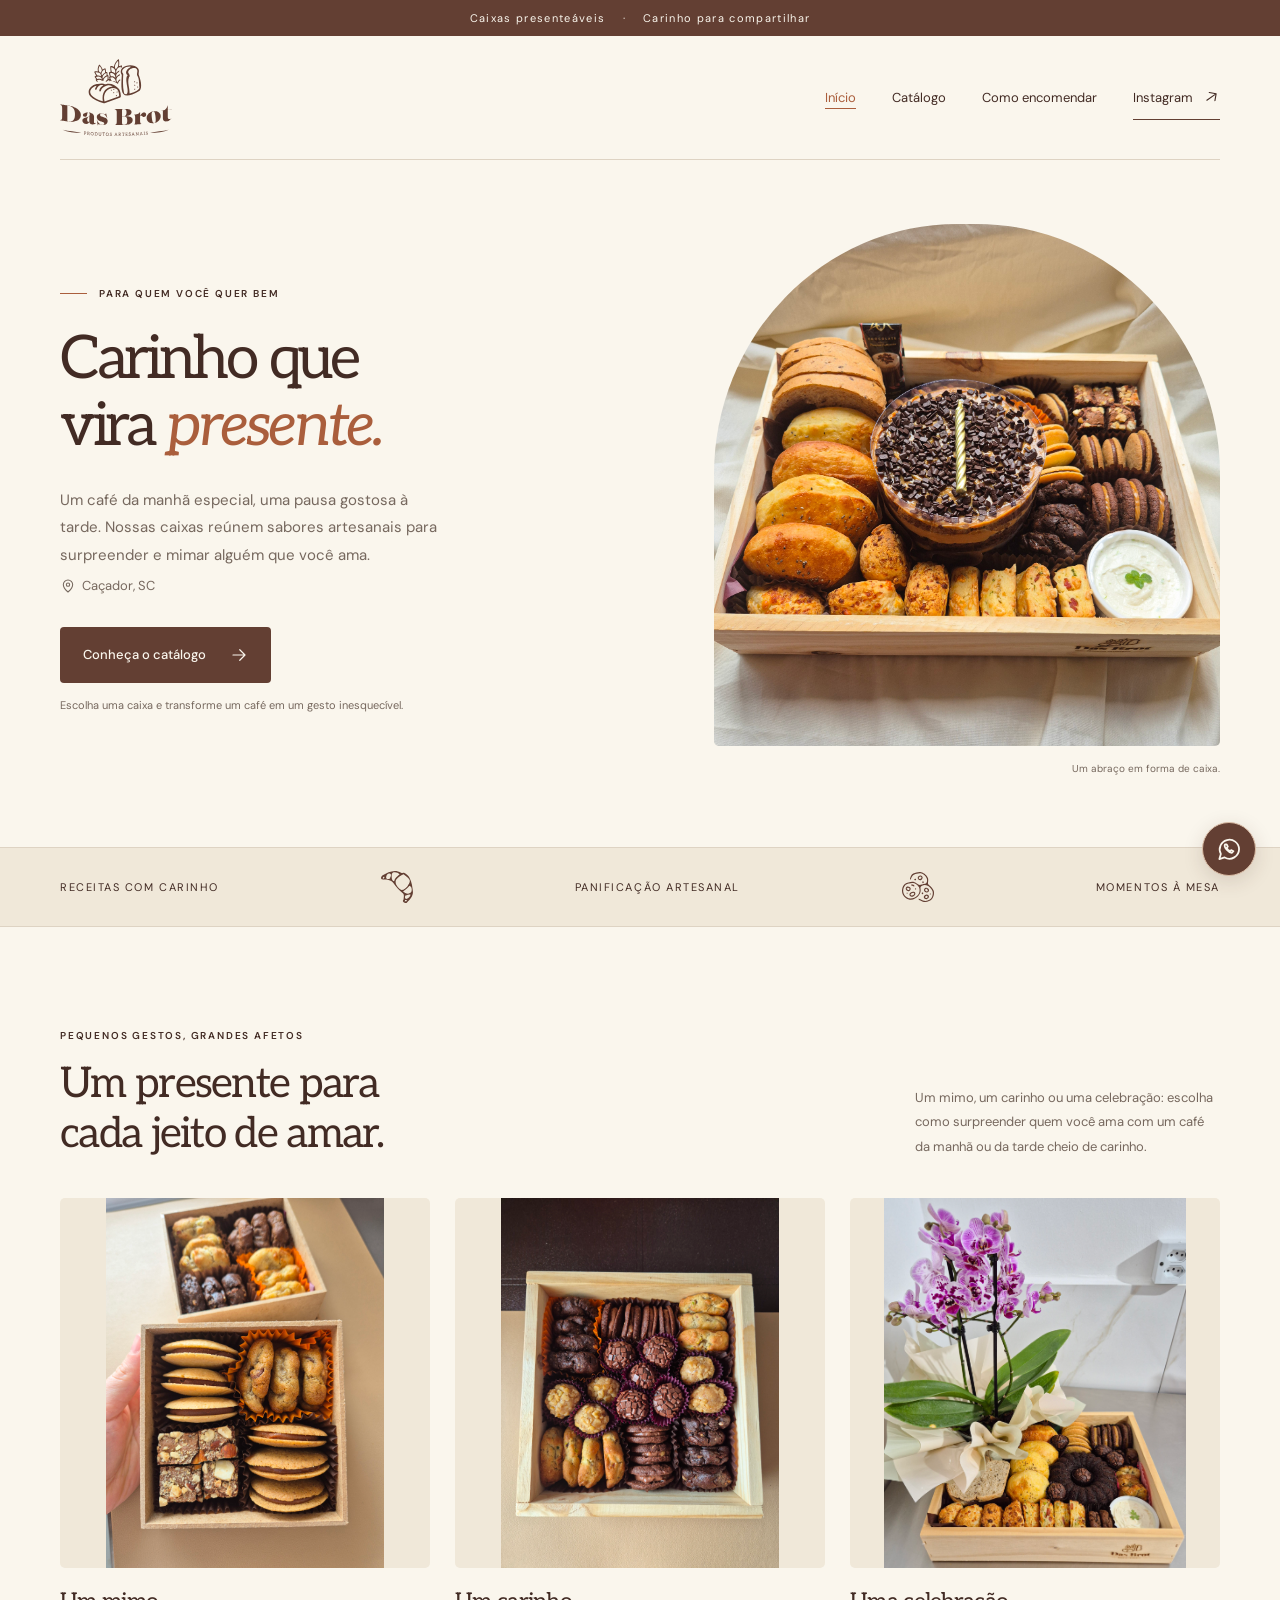
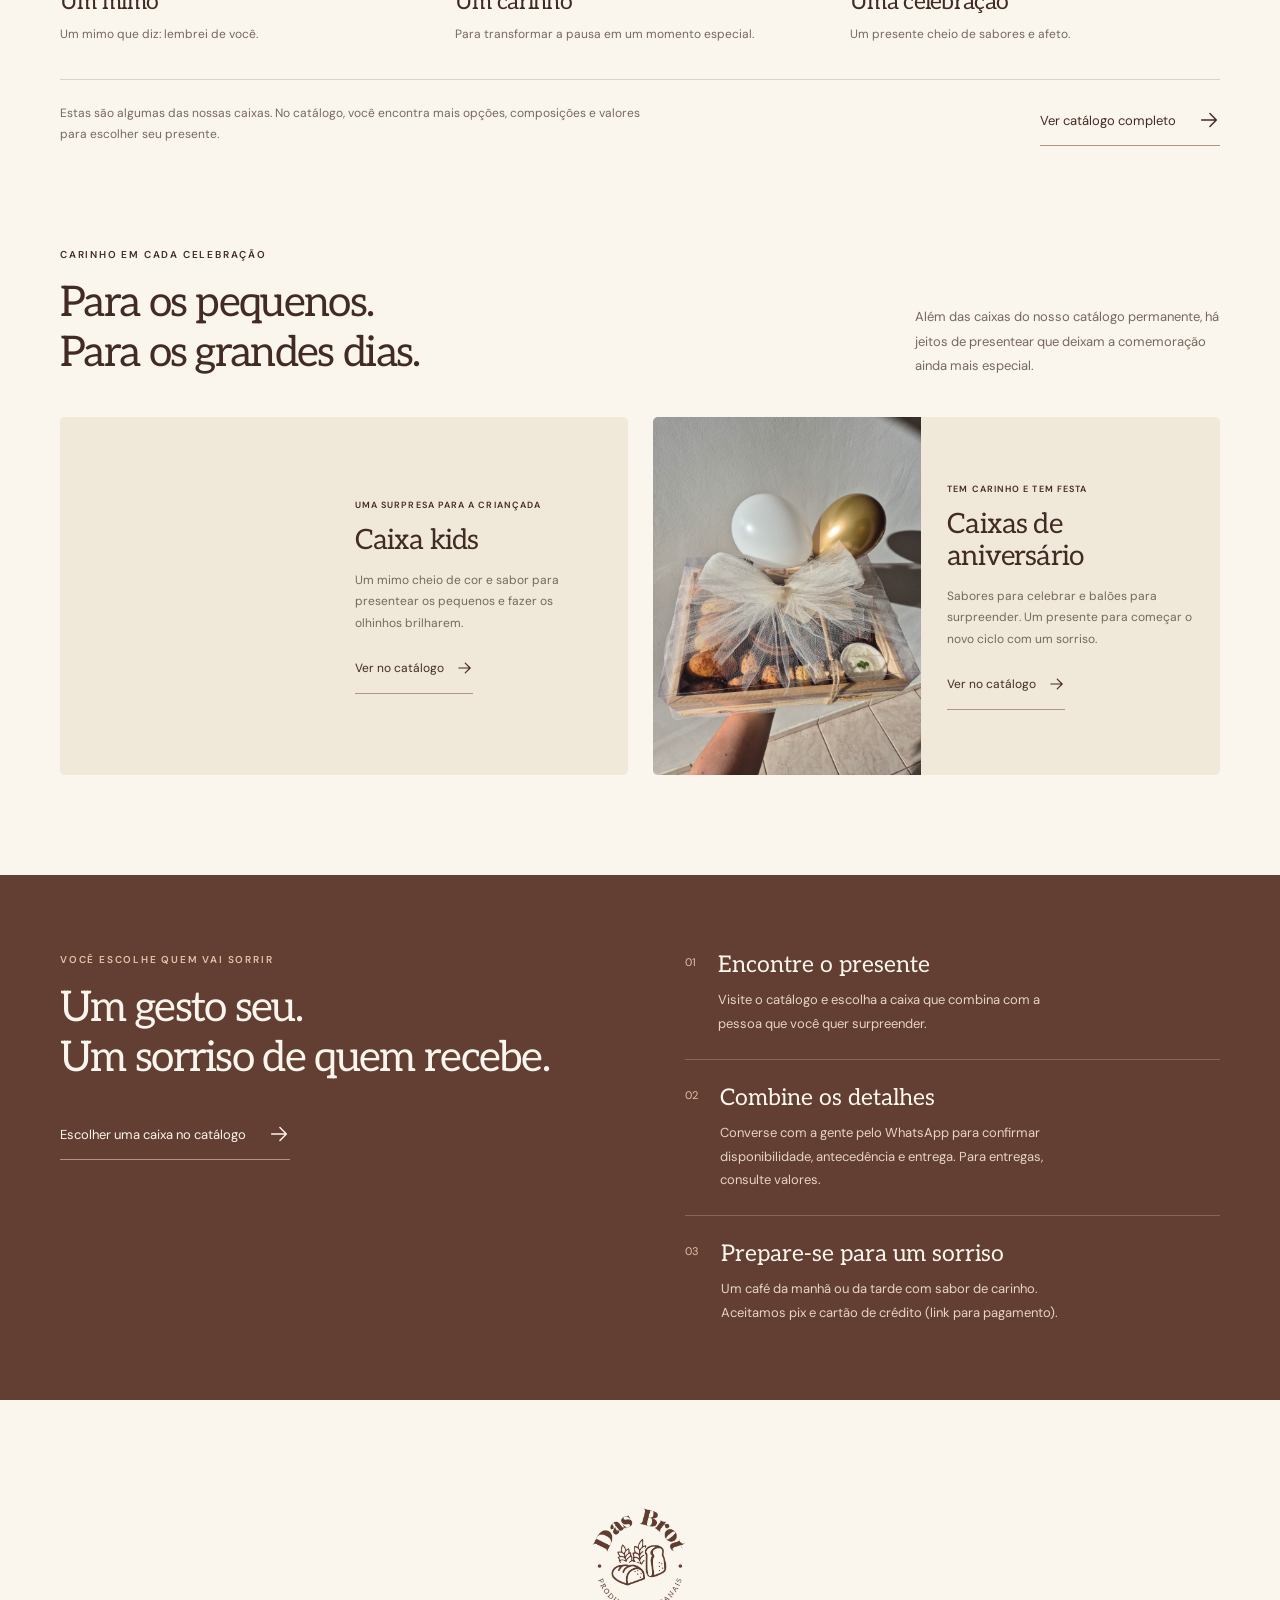
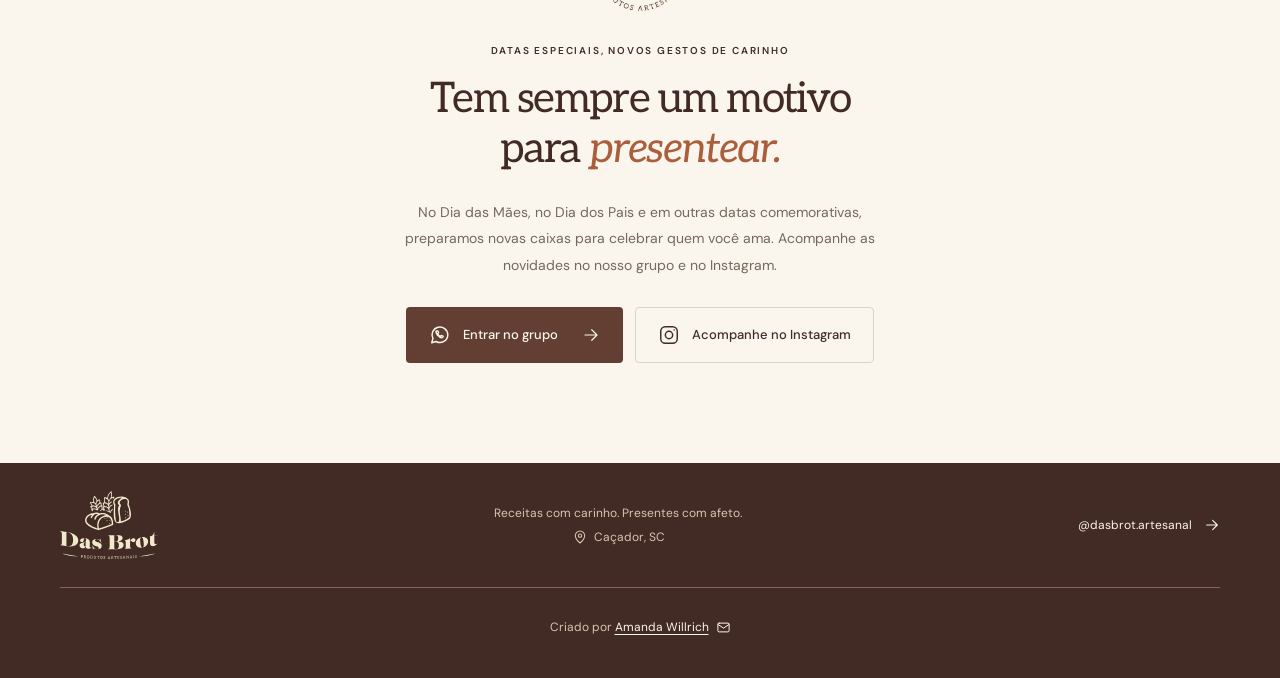
==== index.html @ d3896b9a "das brot website" ====
<!DOCTYPE html>
<html lang="pt-BR">
<head>
	<meta charset="utf-8">
	<meta name="viewport" content="width=device-width, initial-scale=1">
	<meta name="theme-color" content="#633f33">
	<meta name="description" content="Caixas e cestas presenteáveis Das Brot para café da manhã ou da tarde. Opções pequenas, médias, grandes, kids e de aniversário. Conheça o catálogo e presenteie com carinho.">
	<link rel="icon" type="image/png" sizes="32x32" href="assets/icons/favicon-32.png">
	<link rel="icon" type="image/svg+xml" sizes="any" href="assets/icons/favicon.svg">
	<link rel="apple-touch-icon" sizes="180x180" href="assets/icons/apple-touch-icon.png">
	<link rel="preconnect" href="https://fonts.googleapis.com">
	<link rel="preconnect" href="https://fonts.gstatic.com" crossorigin>
	<link href="https://fonts.googleapis.com/css2?family=Aleo:ital,wght@0,400;0,500;0,600;0,700;1,400;1,500&family=DM+Sans:wght@400;500;600;700&display=swap" rel="stylesheet">
	<link rel="stylesheet" href="main.css">
	<title>Das Brot - Caixas para presentear com carinho</title>
	<!-- Google tag (gtag.js) -->
	<script async src="https://www.googletagmanager.com/gtag/js?id=G-E9B80EVVH6"></script>
	<script>
		window.dataLayer = window.dataLayer || [];
		function gtag(){dataLayer.push(arguments);}
		gtag('js', new Date());
		gtag('config', 'G-E9B80EVVH6');
	</script>
</head>
<body>
	<a class="skip-link" href="#content">Pular para o conteúdo</a>
	<svg class="icon-library" xmlns="http://www.w3.org/2000/svg" aria-hidden="true">
		<symbol id="icon-arrow" viewBox="0 0 24 24"><path d="M4 12h15M13 5l7 7-7 7"/></symbol>
		<symbol id="icon-whatsapp" viewBox="0 0 24 24"><path d="M20.5 11.6a8.6 8.6 0 0 1-12.8 7.5L3 20.5l1.3-4.6a8.6 8.6 0 1 1 16.2-4.3Z"/><path d="M8 7.5c-1.5 2.5 3.5 7.5 6 7.5l1.5-1.5-2-1-1 1c-1.5-.5-2.5-1.5-3-3l1-1-1-2Z"/></symbol>
		<symbol id="icon-instagram" viewBox="0 0 24 24"><rect x="3" y="3" width="18" height="18" rx="5"/><circle cx="12" cy="12" r="4"/><path d="M17.5 6.5h.01"/></symbol>
		<symbol id="icon-mail" viewBox="0 0 24 24"><rect x="3" y="5" width="18" height="14" rx="2"/><path d="m3 7 9 6 9-6"/></symbol>
		<symbol id="icon-location" viewBox="0 0 24 24"><path d="M19 10c0 5-7 11-7 11S5 15 5 10a7 7 0 1 1 14 0Z"/><circle cx="12" cy="10" r="2.5"/></symbol>
	</svg>
	<div class="announcement">Caixas presenteáveis <span aria-hidden="true">·</span> Carinho para compartilhar</div>
	<header class="site-header wrap">
		<a class="brand" href="./" aria-label="Das Brot - início"><img src="assets/icons/logo-medium.svg" width="112" height="78" alt="Das Brot"></a>
		<nav aria-label="Navegação principal">
			<a href="./" aria-current="page">Início</a>
			<a href="catalogo/">Catálogo</a>
			<a href="#orders">Como encomendar</a>
			<a class="nav-contact" href="https://www.instagram.com/dasbrot.artesanal" target="_blank" rel="noopener noreferrer">Instagram <svg class="icon" aria-hidden="true"><use href="#icon-arrow"/></svg></a>
		</nav>
	</header>
	<main id="content">
		<section class="hero wrap" id="home" aria-labelledby="hero-title">
			<div class="hero-copy">
				<p class="eyebrow"><span class="little-line" aria-hidden="true"></span> Para quem você quer bem</p>
				<h1 id="hero-title">Carinho que<br>vira <em>presente.</em></h1>
				<p class="hero-description">Um café da manhã especial, uma pausa gostosa à tarde. Nossas caixas reúnem sabores artesanais para surpreender e mimar alguém que você ama.<span class="hero-location"><svg class="icon" aria-hidden="true"><use href="#icon-location"/></svg><span><span class="visually-hidden">Atendimento em </span>Caçador, SC</span></span></p>
				<a class="button button-primary" href="catalogo/">Conheça o catálogo <svg class="icon arrow" aria-hidden="true"><use href="#icon-arrow"/></svg></a>
				<p class="hero-note">Escolha uma caixa e transforme um café em um gesto inesquecível.</p>
			</div>
			<div class="hero-visual">
				<div class="photo-arch"><img src="assets/imgs/products/boxes/web/gift-box.webp" alt="Caixa presenteável Das Brot com pães, bolo, biscoitos e acompanhamentos" width="1100" height="988" fetchpriority="high"></div>
				<p class="photo-caption"><span aria-hidden="true"></span> Um abraço em forma de caixa.</p>
			</div>
		</section>
		<div class="brand-strip" aria-label="Nossa especialidade"><div class="wrap"><span>Receitas com carinho</span><img class="brand-strip-illustration" src="assets/icons/site-material/croissant.svg" width="32" height="32" alt="" aria-hidden="true"><span>Panificação artesanal</span><img class="brand-strip-illustration brand-strip-extra" src="assets/icons/site-material/cookies.svg" width="32" height="32" alt="" aria-hidden="true"><span class="brand-strip-extra">Momentos à mesa</span></div></div>
		<section class="flavors wrap section-space" id="boxes" aria-labelledby="flavors-title">
			<div class="section-heading">
				<div><p class="eyebrow">Pequenos gestos, grandes afetos</p><h2 id="flavors-title">Um presente para<br>cada jeito de amar.</h2></div>
				<p>Um mimo, um carinho ou uma celebração: escolha como surpreender quem você ama com um café da manhã ou da tarde cheio de carinho.</p>
			</div>
			<div class="flavor-grid">
				<article class="flavor"><div class="flavor-photo"><img src="assets/imgs/products/boxes/web/small-box.webp" alt="Caixa pequena presenteável com doces, biscoitos e uma flor" width="600" height="800" loading="lazy" decoding="async"></div><h3>Um mimo</h3><p>Um mimo que diz: lembrei de você.</p></article>
				<article class="flavor"><div class="flavor-photo"><img src="assets/imgs/products/boxes/web/medium-box.webp" alt="Caixa média Das Brot com uma seleção de sabores artesanais" width="600" height="800" loading="lazy" decoding="async"></div><h3>Um carinho</h3><p>Para transformar a pausa em um momento especial.</p></article>
				<article class="flavor"><div class="flavor-photo"><img src="assets/imgs/products/boxes/web/large-box.webp" alt="Caixa grande Das Brot com pães, bolo, biscoitos e acompanhamentos" width="800" height="600" loading="lazy" decoding="async"></div><h3>Uma celebração</h3><p>Um presente cheio de sabores e afeto.</p></article>
			</div>
			<div class="catalog-invitation"><p class="availability-note">Estas são algumas das nossas caixas. No catálogo, você encontra mais opções, composições e valores para escolher seu presente.</p><a class="text-link" href="catalogo/">Ver catálogo completo <svg class="icon" aria-hidden="true"><use href="#icon-arrow"/></svg></a></div>
		</section>
		<section class="special-gifts wrap" aria-labelledby="special-gifts-title">
			<div class="section-heading"><div><p class="eyebrow">Carinho em cada celebração</p><h2 id="special-gifts-title">Para os pequenos.<br>Para os grandes dias.</h2></div><p>Além das caixas do nosso catálogo permanente, há jeitos de presentear que deixam a comemoração ainda mais especial.</p></div>
			<div class="special-grid">
				<article class="special-gift"><div class="special-photo"><img src="assets/imgs/products/boxes/web/kids-box.webp" alt="Caixa kids com biscoitos, doces, bebida e um pirulito colorido" width="675" height="900" loading="lazy" decoding="async"></div><div class="special-copy"><p class="eyebrow">Uma surpresa para a criançada</p><h3>Caixa kids</h3><p>Um mimo cheio de cor e sabor para presentear os pequenos e fazer os olhinhos brilharem.</p><a class="text-link" href="catalogo/">Ver no catálogo <svg class="icon" aria-hidden="true"><use href="#icon-arrow"/></svg></a></div></article>
				<article class="special-gift"><div class="special-photo"><img src="assets/imgs/products/boxes/web/birthday-box.webp" alt="Caixa de aniversário embalada para presente, com laço e balões dourado e branco" width="675" height="900" loading="lazy" decoding="async"></div><div class="special-copy"><p class="eyebrow">Tem carinho e tem festa</p><h3>Caixas de aniversário</h3><p>Sabores para celebrar e balões para surpreender. Um presente para começar o novo ciclo com um sorriso.</p><a class="text-link" href="catalogo/">Ver no catálogo <svg class="icon" aria-hidden="true"><use href="#icon-arrow"/></svg></a></div></article>
			</div>
		</section>
		<section class="orders" id="orders" aria-labelledby="orders-title">
			<div class="wrap orders-inner">
				<div class="orders-intro"><p class="eyebrow">Você escolhe quem vai sorrir</p><h2 id="orders-title">Um gesto seu.<br>Um sorriso de quem recebe.</h2><a class="text-link" href="catalogo/">Escolher uma caixa no catálogo <svg class="icon" aria-hidden="true"><use href="#icon-arrow"/></svg></a></div>
				<ol class="order-steps">
					<li><span class="step-number" aria-hidden="true">01</span><div><h3>Encontre o presente</h3><p>Visite o catálogo e escolha a caixa que combina com a pessoa que você quer surpreender.</p></div></li>
					<li><span class="step-number" aria-hidden="true">02</span><div><h3>Combine os detalhes</h3><p>Converse com a gente pelo WhatsApp para confirmar disponibilidade, antecedência e entrega. Para entregas, consulte valores.</p></div></li>
					<li><span class="step-number" aria-hidden="true">03</span><div><h3>Prepare-se para um sorriso</h3><p>Um café da manhã ou da tarde com sabor de carinho. Aceitamos pix e cartão de crédito (link para pagamento).</p></div></li>
				</ol>
			</div>
		</section>
		<section class="community wrap section-space" aria-labelledby="community-title">
			<div class="community-mark" aria-hidden="true"><img src="assets/icons/icon.jpeg" width="1396" height="1446" alt="" loading="lazy"></div>
			<p class="eyebrow">Datas especiais, novos gestos de carinho</p>
			<h2 id="community-title">Tem sempre um motivo<br>para <em>presentear.</em></h2>
			<p>No Dia das Mães, no Dia dos Pais e em outras datas comemorativas, preparamos novas caixas para celebrar quem você ama. Acompanhe as novidades no nosso grupo e no Instagram.</p>
			<div class="community-actions"><a class="button button-primary" href="https://chat.whatsapp.com/DJu9zUl3UhC2wqQXb3oQ32" target="_blank" rel="noopener noreferrer"><svg class="icon" aria-hidden="true"><use href="#icon-whatsapp"/></svg> Entrar no grupo <svg class="icon arrow" aria-hidden="true"><use href="#icon-arrow"/></svg></a><a class="button button-outline" href="https://www.instagram.com/dasbrot.artesanal" target="_blank" rel="noopener noreferrer"><svg class="icon" aria-hidden="true"><use href="#icon-instagram"/></svg> Acompanhe no Instagram</a></div>
		</section>
	</main>
	<footer class="site-footer">
		<div class="wrap footer-inner"><a class="brand" href="./" aria-label="Das Brot - voltar ao início"><img src="assets/icons/logo-light.svg" width="98" height="68" alt="Das Brot" loading="lazy"></a><div class="footer-message"><p>Receitas com carinho. Presentes com afeto.</p><p class="footer-location"><svg class="icon" aria-hidden="true"><use href="#icon-location"/></svg><span><span class="visually-hidden">Atendimento em </span>Caçador, SC</span></p></div><a href="https://www.instagram.com/dasbrot.artesanal" target="_blank" rel="noopener noreferrer">@dasbrot.artesanal <svg class="icon" aria-hidden="true"><use href="#icon-arrow"/></svg></a></div>
		<div class="wrap footer-credit"><p>Criado por <a href="mailto:amandawillrich@outlook.com" aria-label="Enviar e-mail para Amanda Willrich">Amanda Willrich <svg class="icon" aria-hidden="true"><use href="#icon-mail"/></svg></a></p></div>
	</footer>
	<a class="floating-contact" href="https://wa.me/554999272840" target="_blank" rel="noopener noreferrer" aria-label="Converse com a Das Brot no WhatsApp (abre em nova aba)"><svg class="icon" aria-hidden="true"><use href="#icon-whatsapp"/></svg></a>
</body>
</html>
---- main.css ----
:root {
	--coffee: #633f33;
	--coffee-dark: #422b24;
	--cream: #faf6ed;
	--paper: #f0e8d9;
	--muted: #76685e;
	--line: #ded3c3;
	--accent: #aa5e3c;
	--serif: "Aleo", Georgia, serif;
	--sans: "DM Sans", Arial, sans-serif;
}

* { box-sizing: border-box; }
html { scroll-behavior: smooth; scroll-padding-top: 24px; }
body { margin: 0; background: var(--cream); color: var(--coffee-dark); font-family: var(--sans); -webkit-font-smoothing: antialiased; }
a { color: inherit; text-decoration: none; }
img { display: block; max-width: 100%; }
button, a { -webkit-tap-highlight-color: transparent; }
a:focus-visible { outline: 3px solid var(--accent); outline-offset: 6px; }
::selection { background: #dfb99b; color: var(--coffee-dark); }
h1, h2, h3, p { margin: 0; }
h1, h2, h3 { font-family: var(--serif); font-weight: 400; }
.wrap { width: min(1160px, calc(100% - 96px)); margin-inline: auto; }
.section-space { padding-block: 100px; }
.icon-library { position: absolute; width: 0; height: 0; overflow: hidden; }
.visually-hidden { position: absolute; width: 1px; height: 1px; padding: 0; margin: -1px; overflow: hidden; clip-path: inset(50%); white-space: nowrap; border: 0; }
.icon { width: 22px; height: 22px; flex-shrink: 0; fill: none; stroke: currentColor; stroke-width: 1.6; stroke-linecap: round; stroke-linejoin: round; }
.skip-link { position: absolute; left: 20px; top: -100px; padding: 14px 20px; background: var(--cream); z-index: 10; }
.skip-link:focus { top: 12px; }
.announcement { padding: 11px 20px; background: var(--coffee); color: var(--cream); text-align: center; font-size: 11px; letter-spacing: .12em; }
.announcement span { margin-inline: 13px; }
.site-header { min-height: 124px; display: flex; justify-content: space-between; align-items: center; gap: 30px; border-bottom: 1px solid var(--line); }
.brand { display: inline-flex; flex-shrink: 0; }
.brand img { object-fit: contain; }
.site-header nav { display: flex; align-items: center; gap: 36px; }
.site-header nav a { min-height: 44px; display: inline-flex; align-items: center; gap: 10px; font-size: 13px; }
.site-header nav a:hover, .text-link:hover { color: var(--accent); }
.nav-contact { border-bottom: 1px solid var(--coffee); }
.nav-contact .icon { width: 17px; transform: rotate(-35deg); }
.hero { display: grid; grid-template-columns: 1.08fr 1fr; align-items: center; gap: 65px; padding-block: 64px 72px; }
.eyebrow { font-size: 10px; font-weight: 600; line-height: 1.7; text-transform: uppercase; letter-spacing: .18em; }
.hero-copy .eyebrow { display: flex; align-items: center; gap: 12px; }
.little-line { display: block; width: 27px; height: 1px; background: var(--accent); flex-shrink: 0; }
h1 { margin-block: 25px; font-size: clamp(46px, 4.7vw, 68px); line-height: 1.12; letter-spacing: -.055em; }
h1 em { color: var(--accent); font-weight: 400; }
.hero-description { max-width: 390px; color: var(--muted); font-size: 15px; line-height: 1.85; margin-bottom: 30px; }
.button { display: inline-flex; justify-content: center; align-items: center; gap: 12px; min-height: 54px; padding: 16px 22px; border: 1px solid transparent; font-size: 13px; font-weight: 500; line-height: 1.5; border-radius: 4px; transition: background-color .2s, color .2s, transform .2s; }
.button-primary { background: var(--coffee); color: var(--cream); }
.button-primary:hover { background: var(--coffee-dark); transform: translateY(-2px); }
.button .arrow { width: 18px; margin-left: 12px; }
.button-outline { border-color: var(--line); }
.button-outline:hover { background: var(--paper); }
.hero-location { display: flex; align-items: center; gap: 6px; margin-top: 6px; font-size: 13px; line-height: 1.6; }
.hero-location .icon { width: 16px; height: 16px; }
.hero-note { color: var(--muted); font-size: 11px; line-height: 1.6; margin-top: 14px; }
.hero-visual { position: relative; padding-inline: 20px 0; }
.photo-arch { border-radius: 48% 48% 5px 5px; overflow: hidden; background: var(--paper); aspect-ratio: .97; }
.photo-arch img { width: 100%; height: 100%; object-fit: cover; }
.photo-caption { display: flex; justify-content: space-between; gap: 10px; margin-top: 16px; font-size: 10px; color: var(--muted); }
.brand-strip { background: var(--paper); border-block: 1px solid var(--line); }
.brand-strip .wrap { display: flex; justify-content: space-between; align-items: center; gap: 24px; padding-block: 23px; font-size: 11px; text-transform: uppercase; letter-spacing: .14em; }
.brand-strip-illustration { width: 32px; height: 32px; object-fit: contain; flex-shrink: 0; }
.section-heading { display: flex; align-items: flex-end; justify-content: space-between; gap: 40px; margin-bottom: 38px; }
h2 { margin-top: 16px; font-size: clamp(34px, 3.3vw, 46px); line-height: 1.18; letter-spacing: -.04em; }
.section-heading > p { max-width: 305px; font-size: 13px; line-height: 1.9; color: var(--muted); }
.flavor-grid { display: grid; grid-template-columns: repeat(3, minmax(0, 1fr)); gap: 25px; }
.flavor-photo { position: relative; aspect-ratio: 1; overflow: hidden; border-radius: 5px; background: var(--paper); }
.flavor-photo img { width: 100%; height: 100%; object-fit: contain; }
.flavor-photo > span { position: absolute; top: 13px; left: 13px; border-radius: 50%; background: var(--cream); width: 32px; height: 32px; display: grid; place-items: center; font-size: 10px; }
.flavor h3 { font-size: 23px; letter-spacing: -.03em; margin-block: 20px 8px; }
.flavor > p { font-size: 12px; color: var(--muted); line-height: 1.8; }
.catalog-invitation { display: flex; align-items: center; justify-content: space-between; gap: 32px; margin-top: 34px; padding-top: 22px; border-top: 1px solid var(--line); }
.availability-note { max-width: 600px; color: var(--muted); font-size: 12px; line-height: 1.8; }
.catalog-invitation .text-link { flex-shrink: 0; }
.special-gifts { padding-bottom: 100px; }
.special-grid { display: grid; grid-template-columns: repeat(2, minmax(0, 1fr)); gap: 25px; }
.special-gift { display: grid; grid-template-columns: .9fr 1fr; align-items: center; background: var(--paper); border-radius: 5px; overflow: hidden; }
.special-photo { aspect-ratio: 3 / 4; background: var(--paper); }
.special-photo img { width: 100%; height: 100%; object-fit: contain; }
.special-copy { padding: 26px; }
.special-copy .eyebrow { font-size: 9px; letter-spacing: .12em; }
.special-copy h3 { font-size: 28px; letter-spacing: -.03em; line-height: 1.15; margin-block: 12px; }
.special-copy > p:not(.eyebrow) { color: var(--muted); font-size: 12px; line-height: 1.8; }
.special-copy .text-link { margin-top: 16px; gap: 12px; font-size: 12px; }
.special-copy .icon { width: 17px; }
.orders { background: var(--coffee); color: var(--cream); }
.orders-inner { display: grid; grid-template-columns: 1fr 1fr; gap: 90px; padding-block: 76px; }
.orders .eyebrow { color: #e1c3a7; }
.orders h2 { margin-bottom: 32px; }
.text-link { display: inline-flex; align-items: center; gap: 22px; min-height: 44px; padding-bottom: 7px; border-bottom: 1px solid #b6917d; font-size: 13px; }
.orders .text-link:hover { color: #edc9ac; }
.order-steps { list-style: none; padding: 0; margin: 0; }
.order-steps li { display: flex; gap: 22px; padding-block: 24px; border-bottom: 1px solid #886356; }
.order-steps li:first-child { padding-top: 0; }
.order-steps li:last-child { border-bottom: 0; padding-bottom: 0; }
.step-number { margin-top: 4px; color: #e1c3a7; font-size: 11px; }
.order-steps h3 { font-size: 23px; margin-bottom: 9px; }
.order-steps p { color: #e6d4c4; font-size: 13px; line-height: 1.8; max-width: 350px; }
.community { text-align: center; }
.community h2 em { color: var(--accent); }
.community-mark { width: 120px; height: 120px; margin: 0 auto 22px; border-radius: 50%; background: var(--cream); padding: 6px; overflow: hidden; isolation: isolate; }
.community-mark img { width: 100%; height: 100%; object-fit: contain; mix-blend-mode: multiply; }
.community > p:not(.eyebrow) { max-width: 475px; margin: 24px auto 28px; font-size: 14px; line-height: 1.9; color: var(--muted); }
.community-actions { display: flex; justify-content: center; flex-wrap: wrap; gap: 12px; }
.site-footer { background: var(--coffee-dark); color: var(--cream); }
.footer-inner { display: flex; align-items: center; justify-content: space-between; gap: 30px; padding-block: 28px; }
.footer-inner p { color: #dac3b1; font-size: 12px; }
.footer-inner > a:last-child { display: inline-flex; gap: 12px; align-items: center; min-height: 44px; font-size: 12px; }
.footer-inner .icon { width: 16px; }
.footer-message { text-align: center; }
.footer-location { display: flex; align-items: center; justify-content: center; gap: 6px; margin-top: 8px; }
.footer-location .icon { width: 16px; height: 16px; }
.footer-credit { padding-block: 18px 28px; border-top: 1px solid #886356; color: #dac3b1; text-align: center; font-size: 12px; line-height: 1.8; }
.footer-credit a { display: inline-flex; align-items: center; gap: 7px; min-height: 44px; color: var(--cream); text-decoration: underline; text-underline-offset: 3px; }
.footer-credit a:hover { color: #edc9ac; }
.footer-credit a:focus-visible { outline-color: var(--cream); }
.footer-credit .icon { width: 15px; height: 15px; }
.floating-contact { position: fixed; bottom: 24px; right: 24px; width: 54px; height: 54px; border-radius: 50%; display: grid; place-items: center; background: var(--coffee); color: var(--cream); border: 1px solid #d9bca5; box-shadow: 0 5px 20px #422b2426; z-index: 5; transition: background-color .2s; }
.floating-contact:hover { background: var(--coffee-dark); }
.floating-contact .icon { width: 27px; height: 27px; }

/* Catalog */
.catalog-page { padding-block: 60px 80px; }
.catalog-heading { max-width: 680px; }
.catalog-heading .eyebrow { display: flex; align-items: center; gap: 12px; }
.catalog-heading h1 { font-size: clamp(42px, 5vw, 64px); }
.catalog-intro { max-width: 520px; color: var(--muted); font-size: 15px; line-height: 1.85; }
.site-header a[aria-current="page"] { color: var(--accent); text-decoration: underline; text-underline-offset: 6px; }
.catalog-toolbar { display: flex; flex-wrap: wrap; justify-content: space-between; gap: 12px; margin-top: 42px; padding-block: 18px; border-top: 1px solid var(--line); color: var(--muted); font-size: 12px; }
.catalog-filters { display: flex; flex-wrap: wrap; gap: 10px; margin-top: 32px; }
.catalog-filters[hidden] { display: none; }
.catalog-filters:not([hidden]) + .catalog-toolbar { margin-top: 18px; }
.catalog-filter { max-width: 100%; min-height: 44px; padding: 10px 16px; border: 1px solid var(--line); border-radius: 24px; background: transparent; color: var(--coffee); font: inherit; font-size: 13px; line-height: 1.5; overflow-wrap: anywhere; cursor: pointer; }
.catalog-filter:hover { border-color: var(--accent); }
.catalog-filter[aria-pressed="true"] { border-color: var(--coffee); background: var(--coffee); color: var(--cream); }
.catalog-filter-label-compact { display: none; }
.catalog-grid { display: grid; grid-template-columns: repeat(3, minmax(0, 1fr)); gap: 26px; }
.catalog-card { display: flex; flex-direction: column; min-width: 0; overflow: hidden; border: 1px solid var(--line); border-radius: 5px; }
.catalog-card[hidden] { display: none; }
.catalog-gallery { position: relative; aspect-ratio: 1; overflow: hidden; background: var(--paper); touch-action: pan-y pinch-zoom; }
.catalog-gallery:focus-visible { outline: 3px solid var(--accent); outline-offset: -4px; }
.catalog-photo { width: 100%; height: auto; aspect-ratio: 1; object-fit: contain; background: var(--paper); }
.catalog-photo-arrow { position: absolute; top: 50%; display: grid; place-items: center; width: 44px; height: 44px; padding: 0; transform: translateY(-50%); border: 0; border-radius: 50%; background: transparent; color: var(--coffee); cursor: pointer; }
.catalog-photo-arrow::before { content: ""; position: relative; z-index: 1; width: 8px; height: 8px; border-top: 1.25px solid currentColor; border-right: 1.25px solid currentColor; }
.catalog-photo-arrow::after { content: ""; position: absolute; inset: 7px; z-index: 0; border: 1px solid #633f331a; border-radius: 50%; background: #faf6edb3; transition: background-color .2s, border-color .2s; }
.catalog-photo-arrow:hover::after { background: #faf6edf2; border-color: #633f3340; }
.catalog-photo-previous { left: 4px; }
.catalog-photo-incoming { position: absolute; inset: 0; pointer-events: none; }
.catalog-photo-arrow, .catalog-photo-counter { z-index: 1; }
.catalog-photo-next { right: 4px; }
.catalog-photo-previous::before { transform: translateX(2px) rotate(-135deg); }
.catalog-photo-next::before { transform: translateX(-2px) rotate(45deg); }
.catalog-photo-counter { position: absolute; right: 12px; bottom: 12px; padding: 6px 10px; border-radius: 16px; background: #faf6edf2; color: var(--coffee); font-size: 11px; pointer-events: none; }
.catalog-card-body { display: flex; flex: 1; flex-direction: column; align-items: stretch; padding: 24px; }
.catalog-product-name { margin: 0; font-size: 26px; line-height: 1.25; letter-spacing: -.03em; overflow-wrap: anywhere; }
.catalog-price { margin-top: 12px; color: var(--accent); font-size: 17px; font-weight: 600; }
.catalog-unavailable { margin-top: 8px; color: var(--muted); font-size: 12px; }
.catalog-details { display: none; margin-block: 20px 24px; font-size: 13px; line-height: 1.8; }
.catalog-details summary { min-height: 44px; padding-block: 10px; cursor: pointer; color: var(--coffee); }
.catalog-details summary:hover { color: var(--accent); }
.catalog-details-button { display: block; margin-block: 20px 24px; padding: 10px 0; min-height: 44px; border: 0; background: none; color: var(--coffee); font: inherit; font-size: 13px; line-height: 1.8; text-align: left; text-decoration: underline; text-underline-offset: 4px; cursor: pointer; }
.catalog-details-button:hover { color: var(--accent); }
.catalog-description { padding-top: 10px; white-space: pre-wrap; overflow-wrap: anywhere; color: var(--muted); }
.catalog-order { margin-top: auto; width: 100%; font-size: 12px; text-align: center; }
.catalog-card-body > .catalog-order { padding-inline: 12px; }
.catalog-card-body > .catalog-price + .catalog-order,
.catalog-card-body > .catalog-unavailable + .catalog-order { margin-top: 24px; }
.catalog-order-disabled { border-color: var(--line); background: var(--paper); color: var(--muted); }
.catalog-error { padding: 26px; margin-block: 12px 24px; background: var(--paper); border-radius: 5px; line-height: 1.8; }
.catalog-error .text-link { margin-top: 12px; }
.catalog-order-note { max-width: 650px; margin-top: 36px; color: var(--muted); font-size: 13px; line-height: 1.9; }
summary:focus-visible, button:focus-visible { outline: 3px solid var(--accent); outline-offset: 4px; }
.catalog-dialog-open { overflow: hidden; scrollbar-gutter: stable; }
.catalog-dialog { width: calc(100% - 48px); max-width: 960px; max-height: calc(100dvh - 64px); margin: auto; padding: 0; overflow: hidden; border: 1px solid var(--line); border-radius: 8px; background: var(--cream); color: var(--coffee-dark); box-shadow: 0 20px 80px #422b243d; }
.catalog-dialog[open] { display: flex; flex-direction: column; }
.catalog-dialog::backdrop { background: #21171399; }
.catalog-dialog-header { display: flex; align-items: flex-start; justify-content: space-between; gap: 24px; padding: 24px 28px 12px; flex-shrink: 0; }
.catalog-dialog-title { margin: 0; padding-block: 7px; font-size: 28px; line-height: 1.25; letter-spacing: -.03em; overflow-wrap: anywhere; }
.catalog-dialog-close { flex-shrink: 0; min-height: 44px; padding: 10px 14px; border: 1px solid var(--line); border-radius: 4px; background: var(--paper); color: var(--coffee); font: inherit; font-size: 13px; cursor: pointer; }
.catalog-dialog-close:hover { border-color: var(--accent); }
.catalog-dialog-content { display: grid; grid-template-columns: minmax(0, 1fr) minmax(0, 1fr); align-items: start; gap: 28px; min-height: 0; padding: 0 28px 24px; overflow-y: auto; overscroll-behavior: contain; }
.catalog-dialog-photos, .catalog-dialog-information { min-width: 0; }
.catalog-dialog-photos .catalog-gallery { border-radius: 4px; }
.catalog-dialog-content .catalog-price { margin-top: 0; }
.catalog-dialog-content .catalog-description { padding-top: 20px; font-size: 14px; line-height: 1.85; }
.catalog-dialog-footer { flex-shrink: 0; padding: 20px 28px; border-top: 1px solid var(--line); }

@media (min-width: 1450px) {
	.hero { padding-block: 80px 90px; }
}

@media (max-width: 1000px) {
	.catalog-grid { grid-template-columns: repeat(2, minmax(0, 1fr)); }
	.wrap { width: calc(100% - 64px); }
	.hero { gap: 36px; }
	h1 { font-size: 49px; }
	.hero-copy .eyebrow { font-size: 9px; letter-spacing: .12em; }
	.hero-visual { padding-left: 0; }
	.brand-seal { left: -15px; }
	.hero-description { font-size: 14px; }
	.orders-inner { gap: 50px; }
	.flavor h3 { font-size: 21px; }
	.special-grid { grid-template-columns: 1fr; }
	.special-gift { grid-template-columns: .7fr 1fr; }
	.special-copy { padding: 32px; }
	.special-copy h3 { font-size: 32px; }
	.special-copy > p:not(.eyebrow) { font-size: 14px; }
}

@media (max-width: 899px) {
	.catalog-dialog-content { grid-template-columns: minmax(0, 1fr); }
	.catalog-dialog-photos { width: 100%; max-width: 400px; margin-inline: auto; }
}

@media (max-width: 700px) {
	.catalog-filters { flex-wrap: nowrap; gap: 8px; overflow-x: auto; margin-inline: -8px; padding: 8px; }
	.catalog-filter { flex-shrink: 0; max-width: none; padding: 8px 12px; font-size: 12px; white-space: nowrap; }
	.catalog-filter-label-full { display: none; }
	.catalog-filter-label-compact { display: inline; }
	.catalog-details { display: block; }
	.catalog-details-button { display: none; }
	.site-header { flex-wrap: wrap; padding-block: 14px; }
	.site-header nav { flex-wrap: wrap; }
	.catalog-page { padding-block: 38px 60px; }
	.catalog-grid { grid-template-columns: 1fr; }
	.catalog-card-body { padding: 24px; }
	.catalog-toolbar { margin-top: 28px; }
	html { scroll-padding-top: 16px; }
	.wrap { width: calc(100% - 40px); }
	.section-space { padding-block: 64px; }
	.announcement { font-size: 9px; letter-spacing: .06em; padding-inline: 10px; }
	.announcement span { margin-inline: 6px; }
	.site-header { min-height: 96px; gap: 16px; }
	.site-header .brand img { width: 82px; height: 64px; }
	.site-header nav { gap: 18px; }
	.site-header nav a { font-size: 11px; }
	.site-header .nav-contact { display: none; }
	.hero { grid-template-columns: 1fr; gap: 38px; padding-block: 39px 40px; }
	.hero-copy .eyebrow { font-size: 9px; }
	h1 { font-size: clamp(43px, 10vw, 65px); margin-block: 21px; }
	.hero-description { max-width: 460px; margin-bottom: 25px; }
	.hero-copy .button { width: 100%; font-size: 16px; }
	.hero-note { text-align: center; font-size: 10px; }
	.hero-visual { width: min(100% - 24px, 410px); margin-inline: auto; }
	.photo-arch { aspect-ratio: 1.07; }
	.brand-seal { display: none; }
	.brand-strip .wrap { justify-content: center; flex-wrap: wrap; gap: 12px; padding-block: 18px; font-size: 9px; letter-spacing: .06em; }
	.brand-strip-illustration { width: 24px; height: 24px; }
	.brand-strip-extra { display: none; }
	.section-heading { display: block; margin-bottom: 28px; }
	h2 { font-size: 35px; }
	.section-heading > p { max-width: 400px; margin-top: 20px; }
	.flavor-grid { grid-template-columns: 1fr; gap: 30px; }
	.flavor-photo { aspect-ratio: 1; }
	.flavor h3 { margin-top: 16px; font-size: 25px; }
	.flavor > p { font-size: 13px; }
	.catalog-invitation { flex-direction: column; align-items: flex-start; gap: 12px; margin-top: 28px; }
	.special-gifts { padding-bottom: 64px; }
	.special-gift { grid-template-columns: 1fr; }
	.special-photo { aspect-ratio: 4 / 5; }
	.special-copy { padding: 28px 24px; }
	.orders-inner { grid-template-columns: 1fr; gap: 38px; padding-block: 56px; }
	.orders h2 { margin-bottom: 20px; }
	.order-steps li { gap: 20px; }
	.order-steps p { max-width: none; }
	.community-mark { width: 104px; height: 104px; }
	.community-actions { flex-direction: column; max-width: 380px; margin-inline: auto; }
	.community > p:not(.eyebrow) { font-size: 13px; }
	.footer-inner { flex-direction: column; gap: 14px; text-align: center; padding-block: 30px; }
	.footer-credit { padding-bottom: calc(96px + env(safe-area-inset-bottom, 0px)); }
	.floating-contact { right: 18px; bottom: max(18px, env(safe-area-inset-bottom)); }
}

@media (max-width: 360px) {
	.site-header nav { gap: 12px; }
	.site-header nav a { font-size: 10px; }
	.hero-copy .eyebrow { letter-spacing: .06em; }
	h1 { font-size: 40px; }
	.button { padding-inline: 14px; font-size: 12px; }
}

@media (prefers-reduced-motion: reduce) {
	html { scroll-behavior: auto; }
	*, *::before, *::after { transition: none !important; }
}
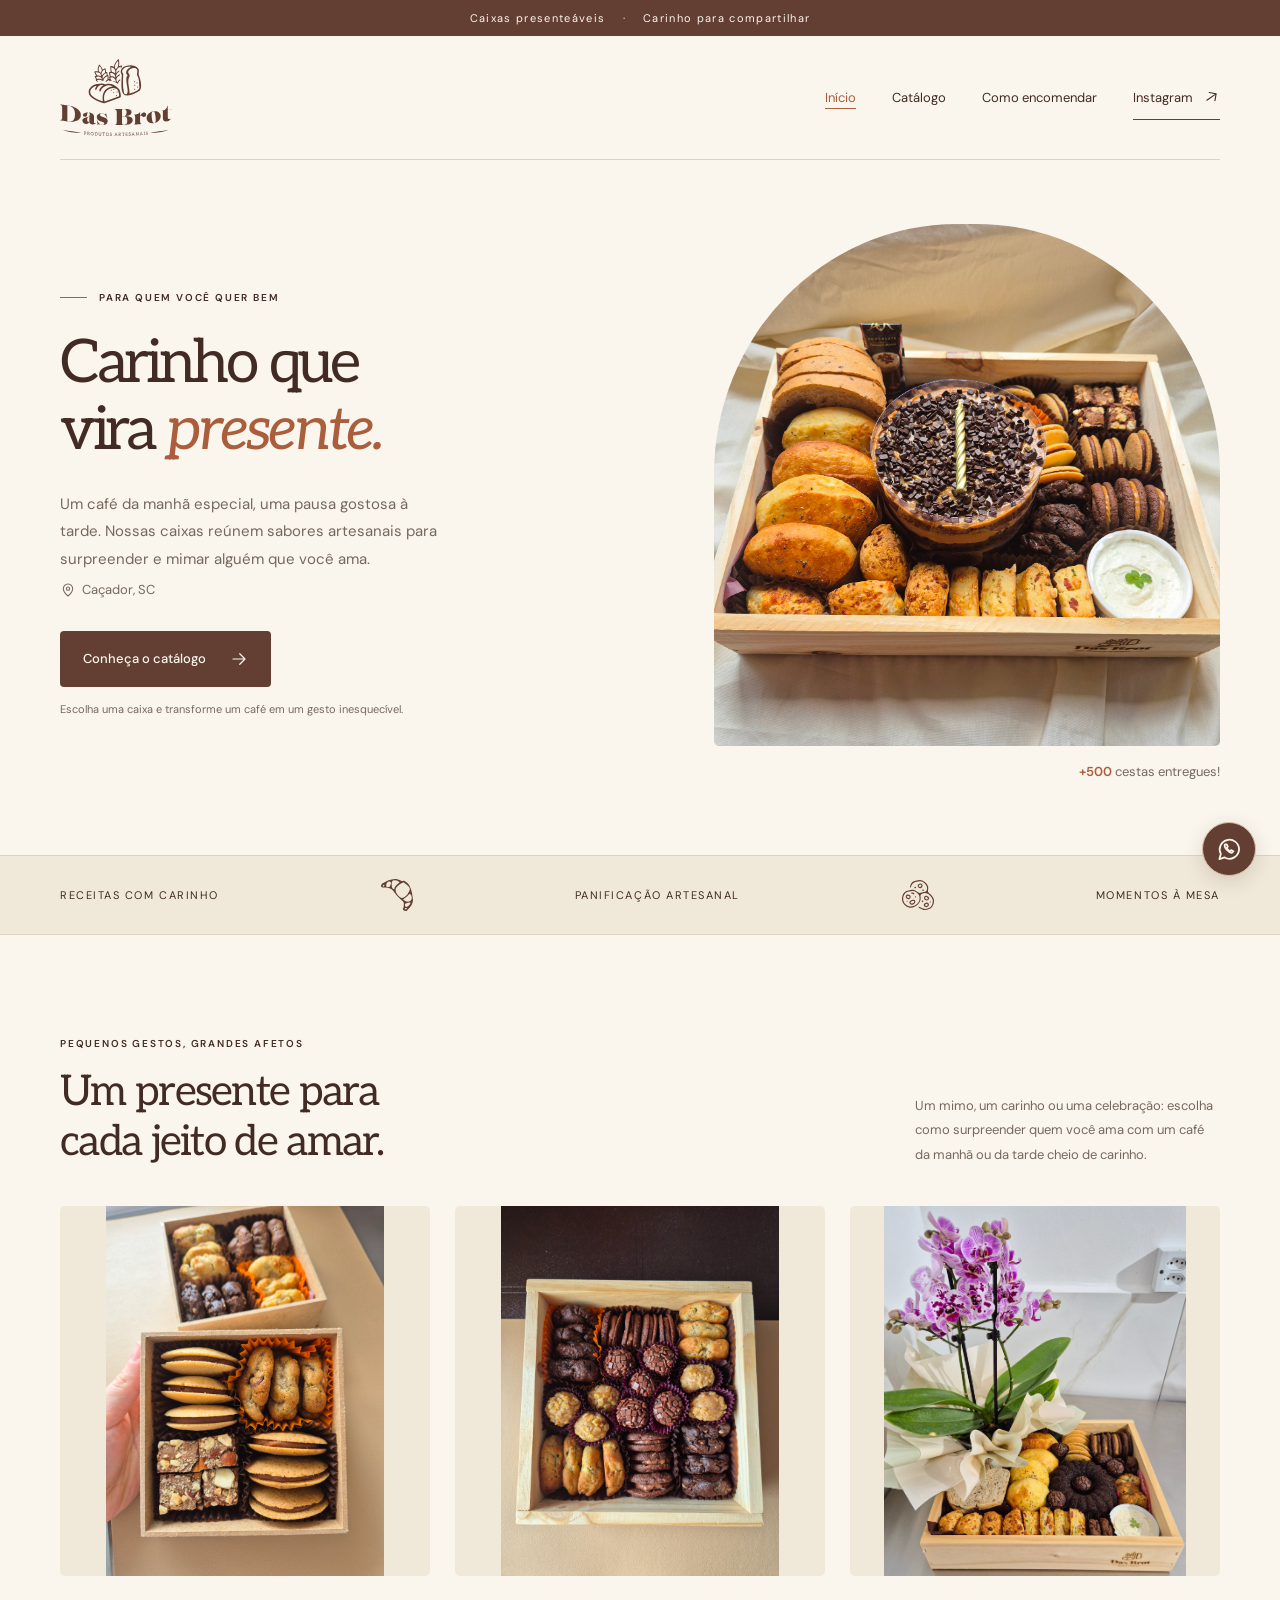
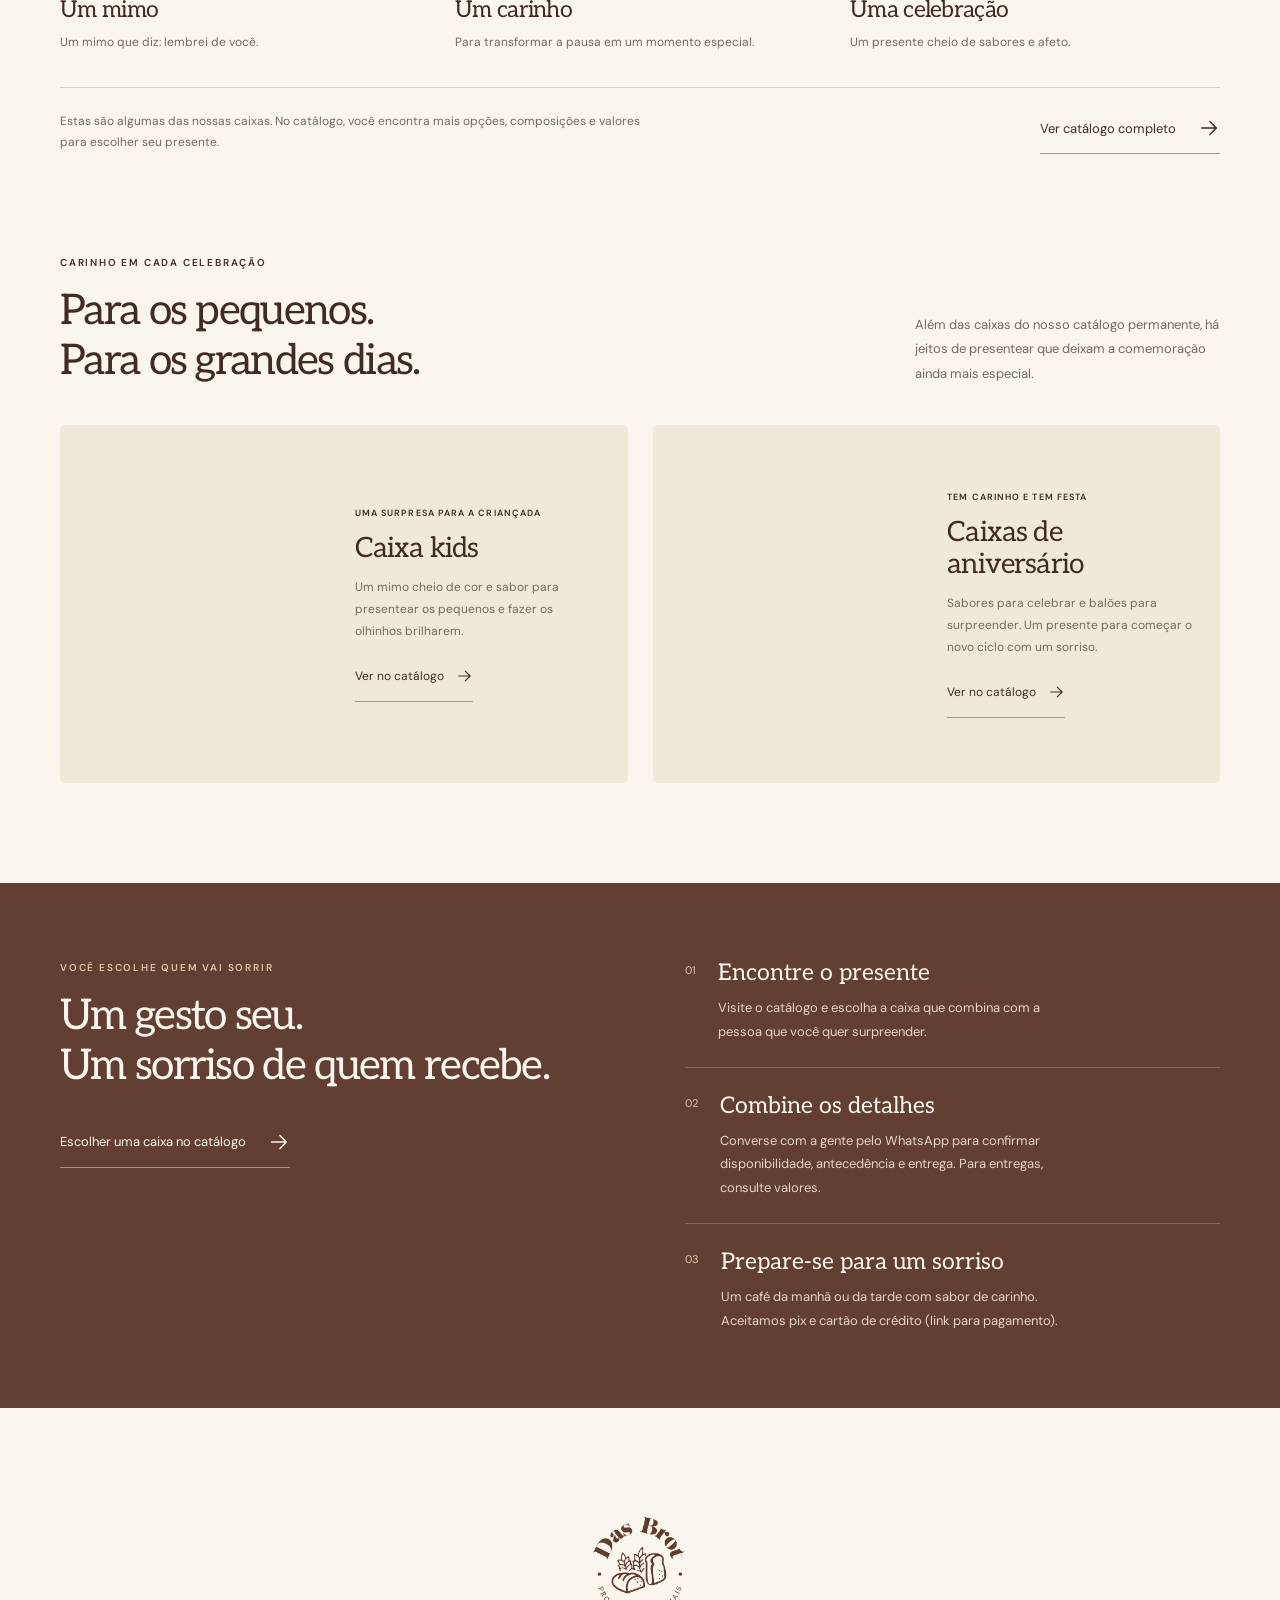
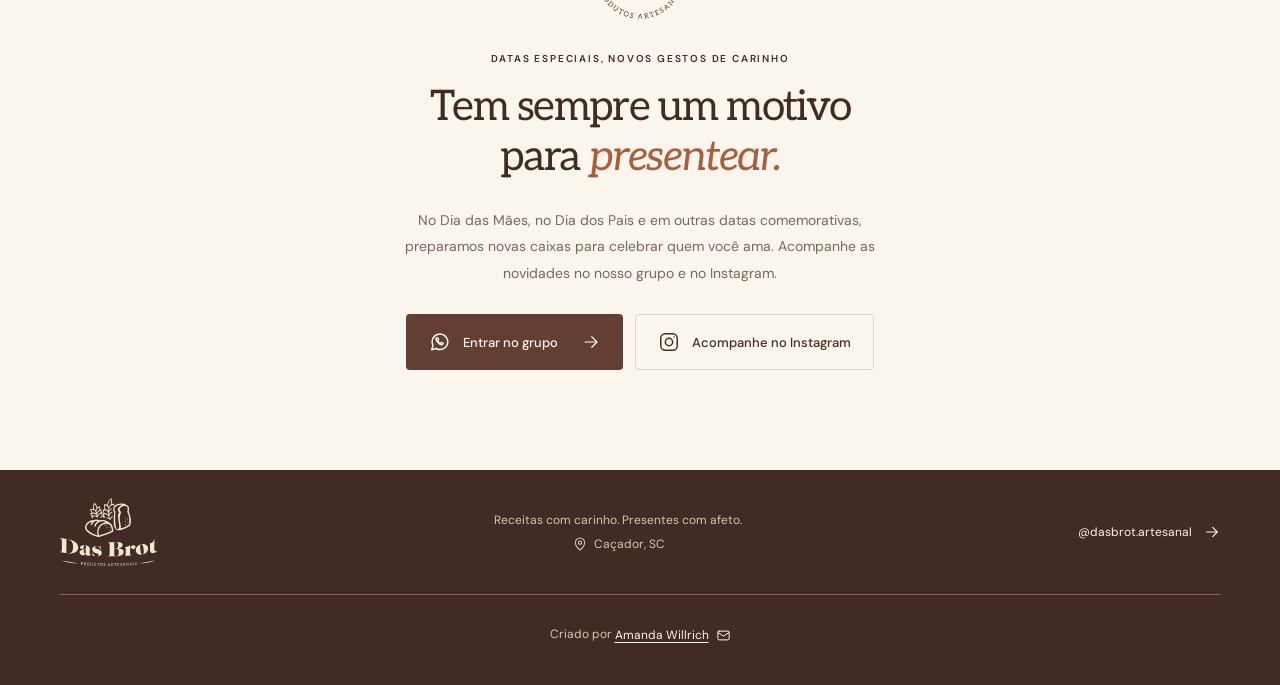
==== commit adec360d: "feat: change photo subtitle" ====
--- a/index.html
+++ b/index.html
@@ -52,7 +52,7 @@
 			</div>
 			<div class="hero-visual">
 				<div class="photo-arch"><img src="assets/imgs/products/boxes/web/gift-box.webp" alt="Caixa presenteável Das Brot com pães, bolo, biscoitos e acompanhamentos" width="1100" height="988" fetchpriority="high"></div>
-				<p class="photo-caption"><span aria-hidden="true"></span> Um abraço em forma de caixa.</p>
+				<p class="photo-caption"><span><strong>+500</strong> cestas entregues!</span></p>
 			</div>
 		</section>
 		<div class="brand-strip" aria-label="Nossa especialidade"><div class="wrap"><span>Receitas com carinho</span><img class="brand-strip-illustration" src="assets/icons/site-material/croissant.svg" width="32" height="32" alt="" aria-hidden="true"><span>Panificação artesanal</span><img class="brand-strip-illustration brand-strip-extra" src="assets/icons/site-material/cookies.svg" width="32" height="32" alt="" aria-hidden="true"><span class="brand-strip-extra">Momentos à mesa</span></div></div>
--- a/main.css
+++ b/main.css
@@ -56,7 +56,8 @@
 .hero-visual { position: relative; padding-inline: 20px 0; }
 .photo-arch { border-radius: 48% 48% 5px 5px; overflow: hidden; background: var(--paper); aspect-ratio: .97; }
 .photo-arch img { width: 100%; height: 100%; object-fit: cover; }
-.photo-caption { display: flex; justify-content: space-between; gap: 10px; margin-top: 16px; font-size: 10px; color: var(--muted); }
+.photo-caption { display: flex; flex-wrap: wrap; justify-content: flex-end; gap: 6px 16px; margin-top: 16px; font-size: 13px; line-height: 1.6; color: var(--muted); }
+.photo-caption strong { color: var(--accent); font-weight: 600; }
 .brand-strip { background: var(--paper); border-block: 1px solid var(--line); }
 .brand-strip .wrap { display: flex; justify-content: space-between; align-items: center; gap: 24px; padding-block: 23px; font-size: 11px; text-transform: uppercase; letter-spacing: .14em; }
 .brand-strip-illustration { width: 32px; height: 32px; object-fit: contain; flex-shrink: 0; }
